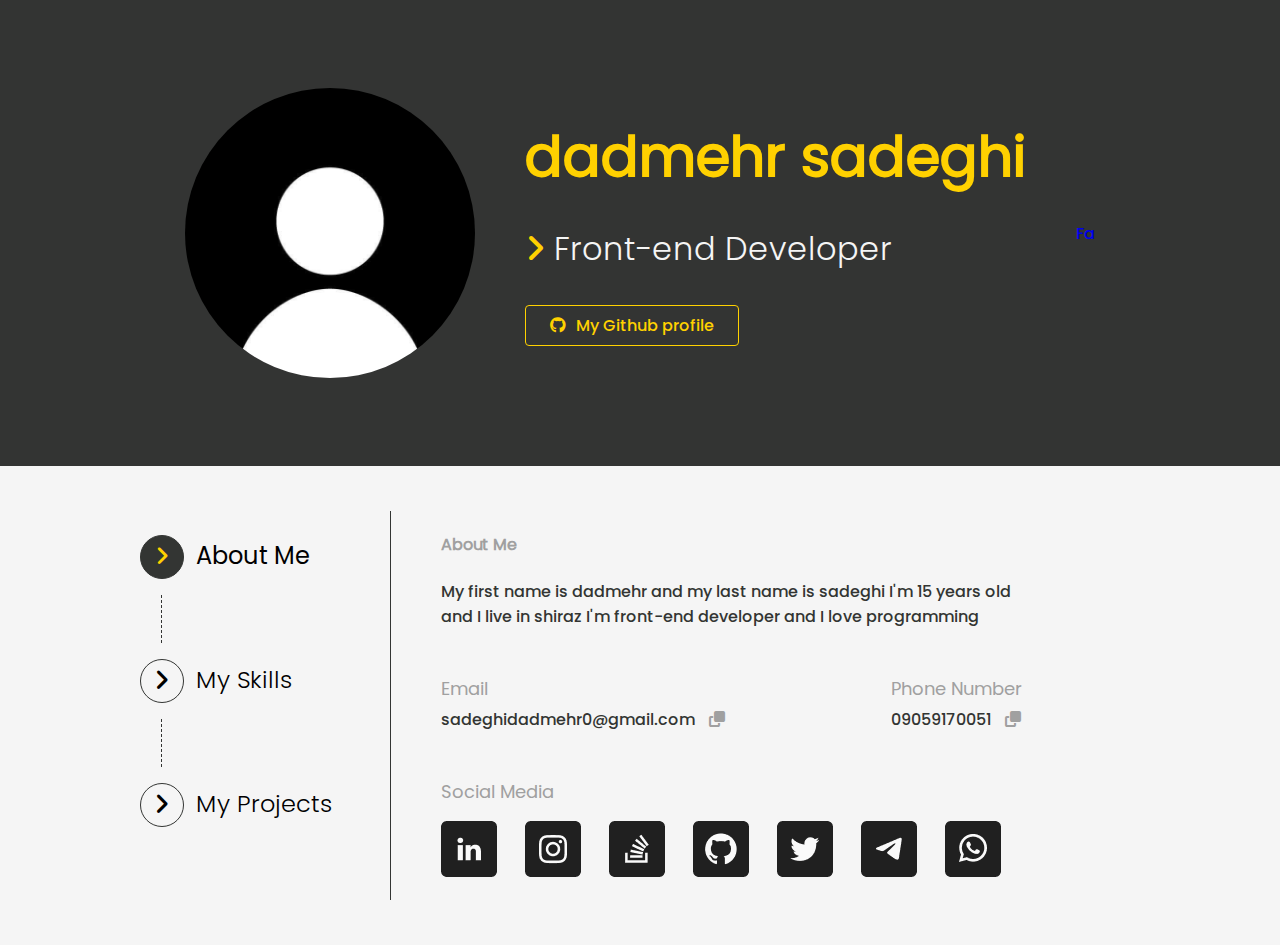
==== index.html @ d22c1f04 "some changes" ====
<!DOCTYPE html>
<html lang="en">
  <head>
    <meta charset="UTF-8" />
    <meta name="viewport" content="width=device-width, initial-scale=1.0" />
    <title>dadmehr sadeghi</title>
    <link rel="stylesheet" href="assets/css/style.css" />
    <link rel="stylesheet" href="assets/css/all.min.css" />
    <link rel="shortcut icon" href="assets/favicon.ico" type="image/x-icon" />
    <script src="main.js"></script>
  </head>
  <body>
    <!-- Portfolio-Project -->
    <!--HEADER-->
    <header class="header">
      <img src="assets/avatar.jpg" alt="dadmehr sadeghi" />
      <div class="title">
        <h1>dadmehr sadeghi</h1>
        <h2 class="position">
          <i class="fa-solid fa-angle-right"></i> Front-end Developer
        </h2>
        <a href="https://github.com/dadmehr1528" target="_blank" class="button">
          <i class="fa-brands fa-github"></i> My Github profile</a
        >
      </div>
      <a href="index.html"> Fa</a
    >
    </header>
    <!--NAVBAR-->
    <div class="container">
      <nav>
        <ul>
          <li class="active">
            <a href="second-section.html" style="color: black">
              <span class="marker"><i class="fa-solid fa-angle-right"></i></span
              >About Me
            </a>
          </li>
          <li>
            <a href="second-section.html" style="color: black">
              <span class="marker"><i class="fa-solid fa-angle-right"></i></span
              >My Skills
            </a>
          </li>
          <li>
            <a
              class="navbar-text"
              href="third-section.html"
              style="color: black"
            >
              <span class="marker"><i class="fa-solid fa-angle-right"></i></span
              >My Projects
            </a>
          </li>
        </ul>
      </nav>
      <!--ABOUT ME-->
      <div class="sections">
        <section>
          <h4>About Me</h4>
          <p>
            My first name is dadmehr and my last name is sadeghi I'm 15 years
            old<br />
            and I live in shiraz I'm front-end developer and I love programming
          </p>
          <div class="contact">
            <div>
              <h5>Email</h5>
              <p>
                sadeghidadmehr0@gmail.com
                <i class="fa-solid fa-clone"></i>
              </p>
            </div>
            <div>
              <h5>Phone Number</h5>
              <p>09059170051 <i class="fa-solid fa-clone"></i></p>
            </div>
          </div>
          <h5>Social Media</h5>
          <ul class="socials">
            <li>
              <a href="#" target="_blank">
                <span class="linkdin"></span>
              </a>
            </li>
            <li>
              <a href="#" target="_blank">
                <span class="instagram"></span>
              </a>
            </li>
            <li>
              <a href="#" target="_blank">
                <span class="stackoverflow"></span>
              </a>
            </li>
            <li>
              <a href="#" target="_blank">
                <span class="github"></span>
              </a>
            </li>
            <li>
              <a href="#" target="_blank">
                <span class="twitter"></span>
              </a>
            </li>
            <li>
              <a href="#" target="_blank">
                <span class="telegram"></span>
              </a>
            </li>
            <li>
              <a href="#" target="_blank">
                <span class="whatsapp"></span>
              </a>
            </li>
          </ul>
        </section>
      </div>
    </div>
    <nav class="mobile-nav">
      <ul>
        <li class="active">
          <a href="index.html" style="color: white">
            <i class="fa-regular fa-user"></i>
            About
          </a>
        </li>
        <li>
          <a href="second-section.html" style="color: white">
            <i class="fa-solid fa-code"></i>
            Skills
          </a>
        </li>
        <li>
          <a href="third-section.html" style="color: white">
            <i class="fa-solid fa-file-code"></i>
            Projects
          </a>
        </li>
      </ul>
    </nav>
  </body>
</html>
---- assets/css/style.css ----
@font-face {
  font-family: "poppins";
  src: url("/assets/font/woff/Poppins-Light.woff") format("woff"),
    url("/assets/font/ttf/Poppins-Light.ttf") format("ttf");
  font-weight: 300;
}
@font-face {
  font-family: "poppins";
  src: url("/assets/font/woff/Poppins-Medium.woff") format("woff"),
    url("/assets/font/ttf/Poppins-Medium.ttf ") format("ttf");
  font-weight: 400;
}
@font-face {
  font-family: "poppins";
  src: url("/assets/font/woff/Poppins-Regular.woff") format("woff"),
    url("/assets/font/ttf/Poppins-Regular.ttf") format("ttf");
  font-weight: 500;
}

/*GLOBALLY*/

* {
  font-family: "poppins", sans-serif;
  transition: all 0.3s;
}
body {
  background-color: #f5f5f5;
  margin: 0;
  padding: 0;
  width: 100%;
  color: #333533;
}
a {
  text-decoration: none;
}
h2 {
  font-weight: 300;
}
h5 {
  margin-bottom: 5px;
  color: #a0a0a0;
  font-weight: 500;
  font-size: 18px;
}
h4 {
  color: #a0a0a0;
}
h6 {
  margin: 0;
}
/*CONTAINERS*/
ul {
  list-style: none;
  padding: 0;
}
/**header*/
.header {
  background-color: #333433;
  height: 376px;
  display: flex;
  justify-content: center;
  align-items: center;
  padding: 45px 0;
}
.header .title {
  margin: 0 50px;
}
.header .title h1 {
  color: #ffd100;
  font-size: 56px;
  margin: 0;
  line-height: 1;
}
.header .position {
  color: #f5f5f5;
  font-size: 32px;
  margin: 40px 0;
}
.header .position i {
  color: #ffd100;
}
.button {
  color: #ffd100;
  border: 1px solid #ffd100;
  border-radius: 4px;
  padding: 8px 24px;
}
.button:hover,
.button:hover i {
  background-color: #ffd100;
  color: #333533;
}
.button i {
  color: #ffd100;
  margin-right: 6px;
}
.lang {
  color: #f5f5f5;
  border: 1px solid #f5f5f5;
  border-radius: 4px;
  padding: 8px 24px;
  font-size: 12px;
  opacity: 0.7;
  align-self: flex-start;
}
.lang:hover {
  opacity: 1;
}
.lang i {
  color: #f5f5f5;
  margin-right: 7px;
}
.header img {
  width: 290px;
  height: 290px;
  border-radius: 50%;
}
.container {
  display: flex;
  justify-content: center;
  padding: 45px 0;
}
/*NAVBAR*/
.mobile-nav {
  display: none;
}
.container nav {
  width: 250px;
  font-size: 24px;
}
.container nav ul li {
  cursor: pointer;
  font-weight: 300;
}
.container nav li.active {
  font-weight: 500;
}
.container nav ul li .marker {
  width: 42px;
  height: 42px;
  border: 1px solid #333533;
  border-radius: 50%;
  display: inline-block;
  text-align: center;
  vertical-align: middle;
  line-height: 42px;
  margin-right: 12px;
}
.container nav ul li.active .marker,
.container nav ul li:hover .marker {
  background-color: #333533;
  color: #ffd100;
  font-size: 22px;
}
.container nav ul li:not(:last-child):after {
  content: "";
  display: block;
  height: 48px;
  border-left: 1px dashed #333533;
  margin: 16px 0px 16px 21px;
}
/*SECTIONS*/
.sections {
  width: 700px;
  border-left: 1px solid #333533;
  padding-left: 50px;
}
.sections section:last-child {
  width: 900px;
}
.contact {
  display: flex;
}
.contact div {
  width: 50%;
}

.contact p {
  margin-top: 0;
}
.contact p i {
  margin-left: 10px;
  font-size: 16px;
  color: #a0a0a0;
  cursor: pointer;
}
.contact p i:hover {
  color: #333433;
}
.socials li {
  display: inline-block;
  margin-right: 24px;
}
.socials li span {
  display: inline-block;
  width: 56px;
  height: 56px;
}
.socials li span.linkdin {
  background-image: url("../icons/social/linkedin.png");
}
.socials li:hover span.linkdin {
  background-image: url("../icons/social/linkedin-hover.png");
}
.socials li span.instagram {
  background-image: url("../icons/social/instagram.png");
}
.socials li:hover span.instagram {
  background-image: url("../icons/social/instagram-hover.png");
}
.socials li span.stackoverflow {
  background-image: url("../icons/social/stackoverflow.png");
}
.socials li:hover span.stackoverflow {
  background-image: url("../icons/social/stackoverflow-hover.png");
}
.socials li span.github {
  background-image: url("../icons/social/github.png");
}
.socials li:hover span.github {
  background-image: url("../icons/social/github-hover.png");
}
.socials li span.twitter {
  background-image: url("../icons/social/twitter.png");
}
.socials li:hover span.twitter {
  background-image: url("../icons/social/twitter-hover.png");
}
.socials li span.telegram {
  background-image: url("../icons/social/telegram.png");
}
.socials li:hover span.telegram {
  background-image: url("../icons/social/telegram-hover.png");
}
.socials li span.whatsapp {
  background-image: url("../icons/social/whatsapp.png");
}
.socials li:hover span.whatsapp {
  background-image: url("../icons/social/whatsapp-hover.png");
}
/*skills*/
.skills li {
  display: flex;
  justify-content: space-between;
  align-items: center;
  border: 1px solid #a0a0a0;
  border-radius: 8px;
  margin-bottom: 20px;
  padding: 10px 24px;
}
.skills li img {
  vertical-align: middle;
  margin-right: 10px;
}
.skills .title {
  font-weight: 500;
}
.skills li i {
  padding: 10px 12px;
  border-left: 1px solid #a0a0a0;
}
.other-skills li {
  border: 1px solid #a0a0a0;
  border-radius: 24px;
  display: inline-block;
  padding: 4px 16px;
  margin: 0px 16px 18px 0px;
}
.project {
  border: 1px solid #a0a0a0;
  border-radius: 8px;
  padding: 11px;
  width: 25%;
  display: flex;
  flex-direction: column;
}
.project .title {
  font-weight: 500;
  font-size: 20px;
  margin-top: 12px;
}
.project .discription {
  font-size: 14px;
}
.tech {
  display: flex;
  justify-content: space-between;
  align-items: center;
  font-size: 14px;
  font-weight: 500;
}
.tech ul li {
  display: inline-block;
}
.tech ul li img {
  width: 25px;
}
.project .buttons {
  display: flex;
}
.project .buttons a {
  display: inline-block;
  width: 50%;
  text-align: center;
}
.demo {
  color: #333533;
  font-size: 13px;
  padding: 4px 8px;
  border: 1px solid transparent;
}
.demo i {
  margin-right: 5px;
  font-weight: 500;
}
.view-code {
  color: #333533;
  font-size: 13px;
  border: 1px solid #333533;
  border-radius: 4px;
  padding: 4px 8px;
  margin-left: 4px;
}
.view-code i {
  margin-right: 5px;
  font-weight: 500;
}
.demo:hover {
  border: 1px solid #333533;
  border-radius: 4px;
}
.view-code:hover {
  color: #f5f5f5;
  background-color: #333533;
}
.projects {
  display: flex;
  flex-wrap: wrap;
}
.project {
  margin-bottom: 36px;
}
.project:not(:last-child) {
  margin-right: 20px;
}

/*Media Query*/

@media screen and (max-width: 992px) {
  body {
    background-color: #fafafa;
    font-size: 16px;
  }
  nav {
    display: none;
  }

  .sections,
  .sections section:last-child {
    width: auto;
    border: none;
  }

  .header {
    height: auto;
  }
  .header,
  .container {
    padding: 0;
  }
  .header img {
    width: 150px;
    height: 150px;
    position: absolute;
    top: 75px;
    right: 0;
    left: 0;
    margin: auto;
  }
  .lang {
    position: absolute;
    top: 20px;
    right: 20px;
  }
  .header .position,
  .header .position i,
  .header .title h1,
  .button,
  .button i {
    color: #333533;
  }
  .header .title h1 {
    font-size: 36px;
  }
  .header .position {
    font-size: 24px;
    margin: 30px 0px;
  }
  .title .button {
    border: 1px solid #333533;
    width: 100%;
    display: inline-block;
    padding: 10px 0px;
  }
  .header .title {
    background-color: #fafafa;
    margin: 0;
    width: 100%;
    text-align: center;
    margin-top: 150px;
    padding: 100px 20px 60px;
  }
  .sections {
    padding: 0 20px;
  }
  .sections section {
    border-top: 1px solid #d9d9d9;
    padding: 60px 0;
  }
  .sectionssection h4 {
    margin-top: 0;
  }
  .contact {
    flex-wrap: wrap;
  }
  .contact div {
    width: 100%;
  }
  .project {
    width: 100%;
    margin-right: 0 !important;
  }
  .mobile-nav {
    display: block;
    background-color: #333533;
    color: #fafafa;
    position: fixed;
    left: 0;
    right: 0;
    bottom: 0;
  }
  .mobile-nav ul {
    display: flex;
    justify-content: space-between;
    margin: 0;
  }
  .mobile-nav ul li {
    padding-top: 15px;
    padding-bottom: 15px;
    text-align: center;
    flex: 1;
  }
  .mobile-nav ul li i {
    margin-right: 5px;
  }
  .mobile-nav ul li.active {
    color: #ffd100;
    border-bottom: 4px solid #ffd100;
  }
}
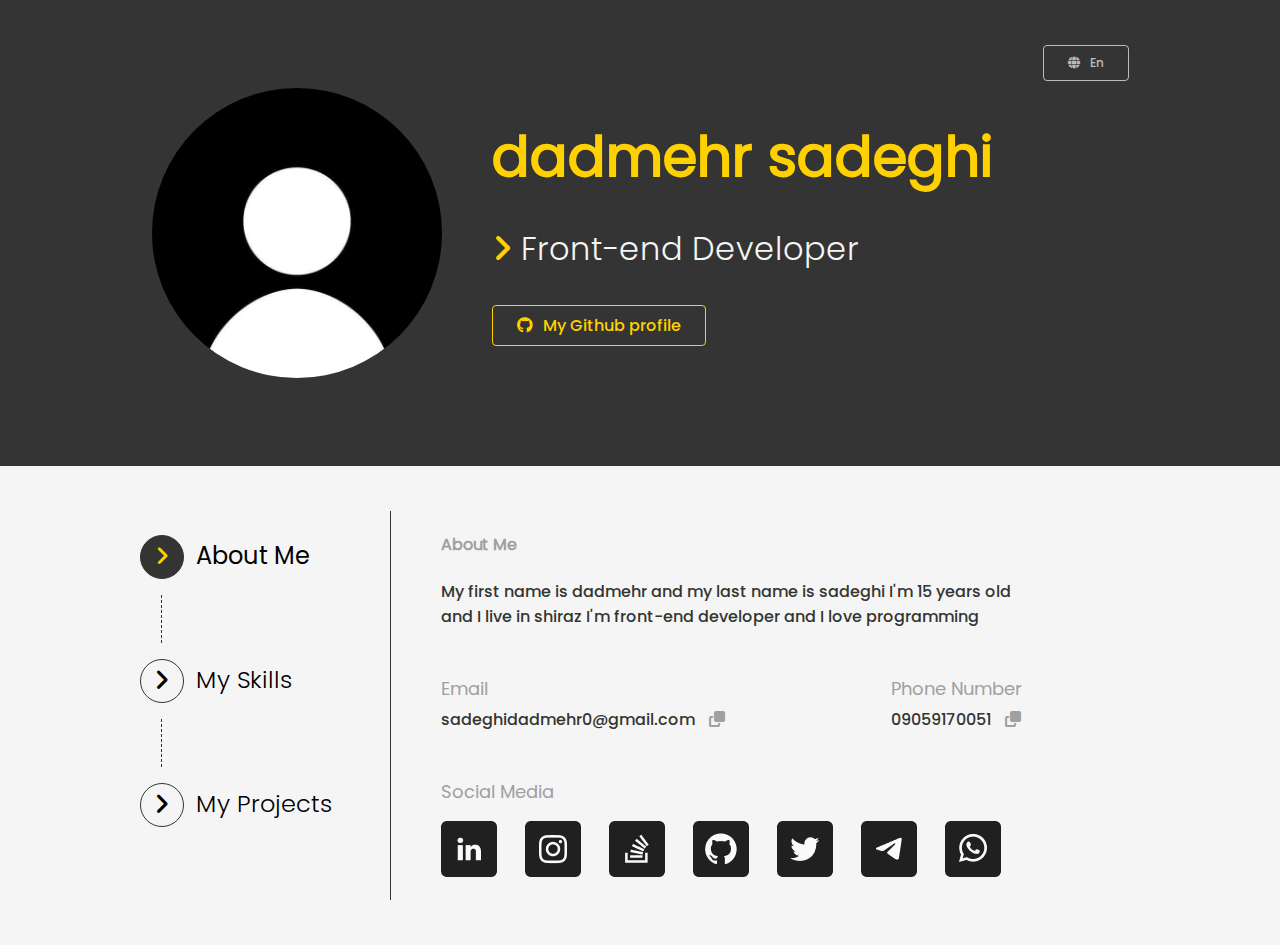
==== commit 3f3eb350: "some changes in index.html and fix" ====
--- a/index.html
+++ b/index.html
@@ -23,8 +23,9 @@
           <i class="fa-brands fa-github"></i> My Github profile</a
         >
       </div>
-      <a href="index.html"> Fa</a
-    >
+      <a href="Fa-first-section.html" class="lang"
+        ><i class="fa-solid fa-globe"></i> En</a
+      >
     </header>
     <!--NAVBAR-->
     <div class="container">
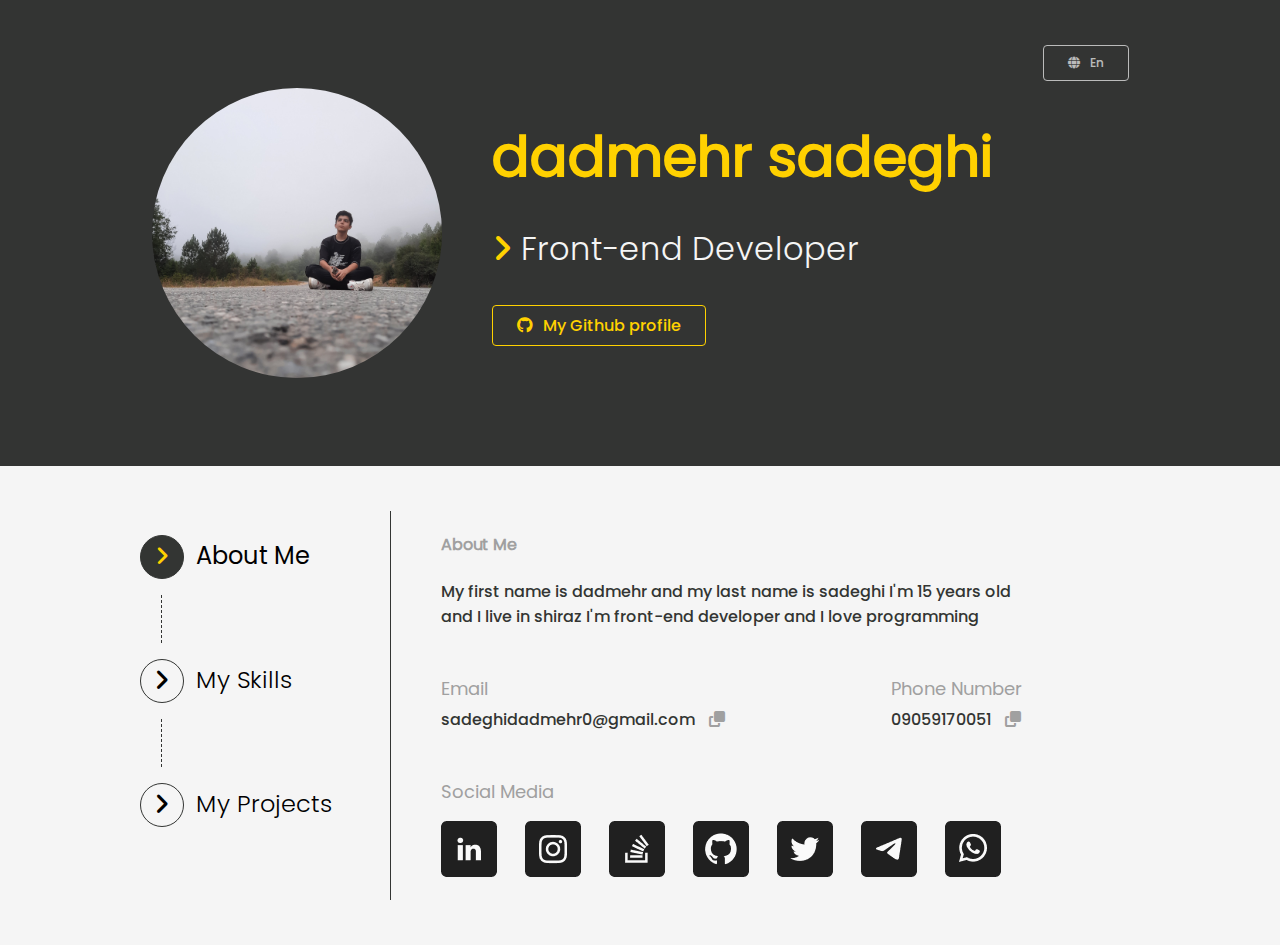
==== commit b3fd4557: "change my profile picture" ====
--- a/index.html
+++ b/index.html
@@ -13,7 +13,7 @@
     <!-- Portfolio-Project -->
     <!--HEADER-->
     <header class="header">
-      <img src="assets/avatar.jpg" alt="dadmehr sadeghi" />
+      <img src="assets/avatar2.jpg" alt="dadmehr sadeghi" />
       <div class="title">
         <h1>dadmehr sadeghi</h1>
         <h2 class="position">
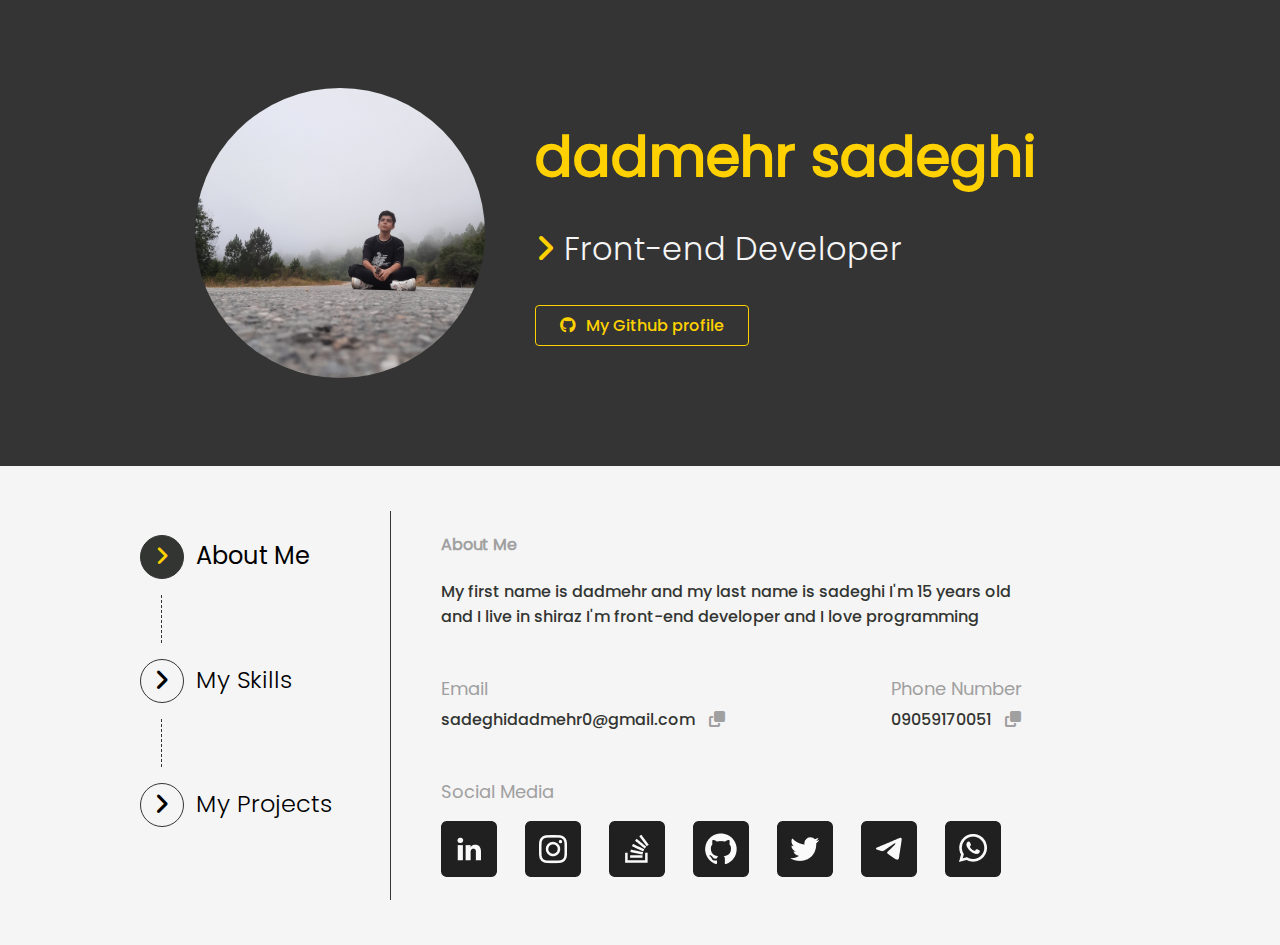
==== commit 6ca46479: "delete persion version of the code" ====
--- a/index.html
+++ b/index.html
@@ -23,9 +23,6 @@
           <i class="fa-brands fa-github"></i> My Github profile</a
         >
       </div>
-      <a href="Fa-first-section.html" class="lang"
-        ><i class="fa-solid fa-globe"></i> En</a
-      >
     </header>
     <!--NAVBAR-->
     <div class="container">
